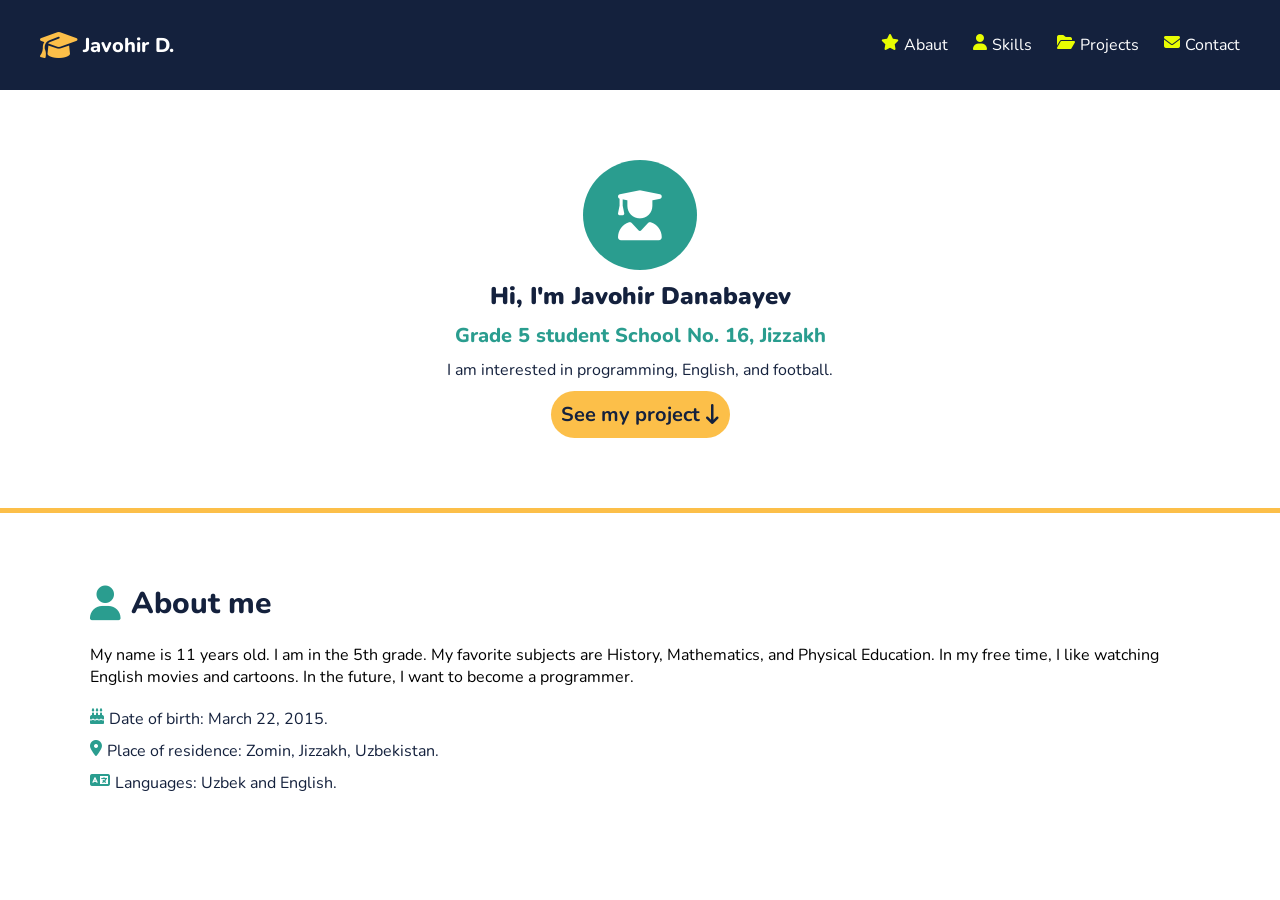
==== index.html @ 73b74473 "mening birinchi commitim" ====
<!DOCTYPE html>
<html lang="en">
<head>
    <meta charset="UTF-8">
    <meta name="viewport" content="width=device-width, initial-scale=1.0">
    <title>Javohir Danabayev</title>
    <link rel="stylesheet" href="https://cdnjs.cloudflare.com/ajax/libs/font-awesome/6.5.1/css/all.min.css">
    <link href="https://fonts.googleapis.com/css2?family=Nunito:ital,wght@0,200..1000;1,200..1000&display=swap" rel="stylesheet">
</head>
<link rel="stylesheet" href="./style.css">
<body>
    <nav>
        <div class="logo">
            <i class="fa-solid fa-graduation-cap"></i>
            <p class="ism">Javohir D.</p>
        </div>
        <ol class="menu">
             <li><a href="" class="link">
                <i class="fa-solid fa-star icon"></i>
                <p class="menu_items">Abaut</p>
            </a></li>
            <li><a href="" class="link">
                <i class="fa-solid fa-user icon"></i>
                <p class="menu_items">Skills</p>
            </a></li>
            <li><a href="" class="link">
                <i class="fa-solid fa-folder-open icon"></i>
                <p class="menu_items">Projects</p>
            </a></li>
            <li><a href="" class="link">
                <i class="fa-solid fa-envelope icon"></i>
                <p class="menu_items">Contact</p>
            </a></li>
        </ol>
    </nav>
    <main>
        <section class="birinchi">
            <i class="fa-solid fa-user-graduate"></i>
            <h1 class="salomlash">Hi, I'm Javohir Danabayev</h1>
            <p class="sinf">Grade 5 student School No. 16, Jizzakh</p>
            <p class="qiziqish">I am interested in programming, English, and football.</p>
            <button>See my project <i class="fa-solid fa-arrow-down-long"></i></button>
        </section>
    </main>
    <hr class="uzun">
    <section class="ikkinchi">
        <div class="haqida">
            <i class="fa-solid fa-user"></i>
            <h3>About me</h3>
        </div>
        <p>My name is 11 years old. I am in the 5th grade. My favorite subjects are History, Mathematics, and Physical Education. In my free time, I like watching English movies and cartoons. In the future, I want to become a programmer.</p>
        <ol>
            <li>
                <i class="fa-solid fa-cake"></i>
                <p>Date of birth: March 22, 2015.</p>
            </li>
            <li>
                <i class="fa-solid fa-location-dot"></i>
                <p>Place of residence: Zomin, Jizzakh, Uzbekistan.</p>
            </li>
            <li>
                <i class="fa-solid fa-language"></i>
                <p>Languages: Uzbek and English.</p>
            </li>
        </ol>
    </section>
</body>
</html>
---- style.css ----
*{
    box-sizing: border-box;
    padding: 0;
    margin: 0;
    font-family: "Nunito", sans-serif;
}

nav{
    height: 90px;
    background-color: #14213d;
    display: flex;
    align-items: center;
    padding: 40px;
    justify-content: space-between;
}

.logo {
    display: flex;
    align-items: center;
    gap: 5px;
}

.fa-graduation-cap{
    color: #fcbf49;
    font-size: 30px;
}

.ism {
    color: white;
    font-size: 20px;
    font-weight: 800;
}

.menu{
    color: white;
    list-style-type: none;
    display: flex;
    gap: 25px;
    align-items: center;
}

.link{
    color: white;
    text-decoration: none;
    display: flex;
    gap: 5px;
}


.icon{
    font: 15px;
    color: rgb(232, 253, 2);
}

.link:hover{
    background-color: cadetblue;
    padding: 10px;
    border-radius: 30px;
}

.birinchi {
    display: flex;
    flex-direction: column;
    align-items: center;
    padding: 70px;
    gap: 10px;

}

.fa-user-graduate {
    font-size: 50px;
    background-color: #2a9d8f;
    padding: 30px;
    border-radius: 50%;
    padding-left: 35px;
    padding-right: 35px;
    color: white;
}

.salomlash {
    color: #14213d;
    font-weight: 900;
}

.sinf {
    color: #2a9d8f;
    font-size: 20px;
    font-weight: 800;
}

.qiziqish {
    color: #14213d;
}

button {
    background-color: #fcbf49;
    padding: 10px;
    border-radius: 30px;
    border: none;
    color: #14213d;
    font-size: 20px;
    font-weight: 700;
}

.fa-arrow-down-long{
    color: #14213d;
}

.uzun {
    background-color: #fcbf49;
    height: 5px;
    border: none;
}

.ikkinchi {
    display: flex;
    flex-direction: column;
    padding: 70px 90px;
    gap: 20px;
}

.haqida {
    display: flex;
    align-items: center;
    gap: 10px;
}

.haqida i {
    font-size: 35px;
    color: #2a9d8f;
}

.haqida h3 {
    font-size: 30px;
    color: #14213d;
    font-weight: 800;
}

.tavsif {
    color: #14213d;
}

.ikkinchi ol {
    display: flex;
    flex-direction: column;
    list-style-type: none;
    gap: 10px;
}

.ikkinchi ol li {
    display: flex;
    gap: 5px;
}

.ikkinchi ol li i {
    color: #2a9d8f;
}

.ikkinchi ol li p {
    color: #14213d;
}
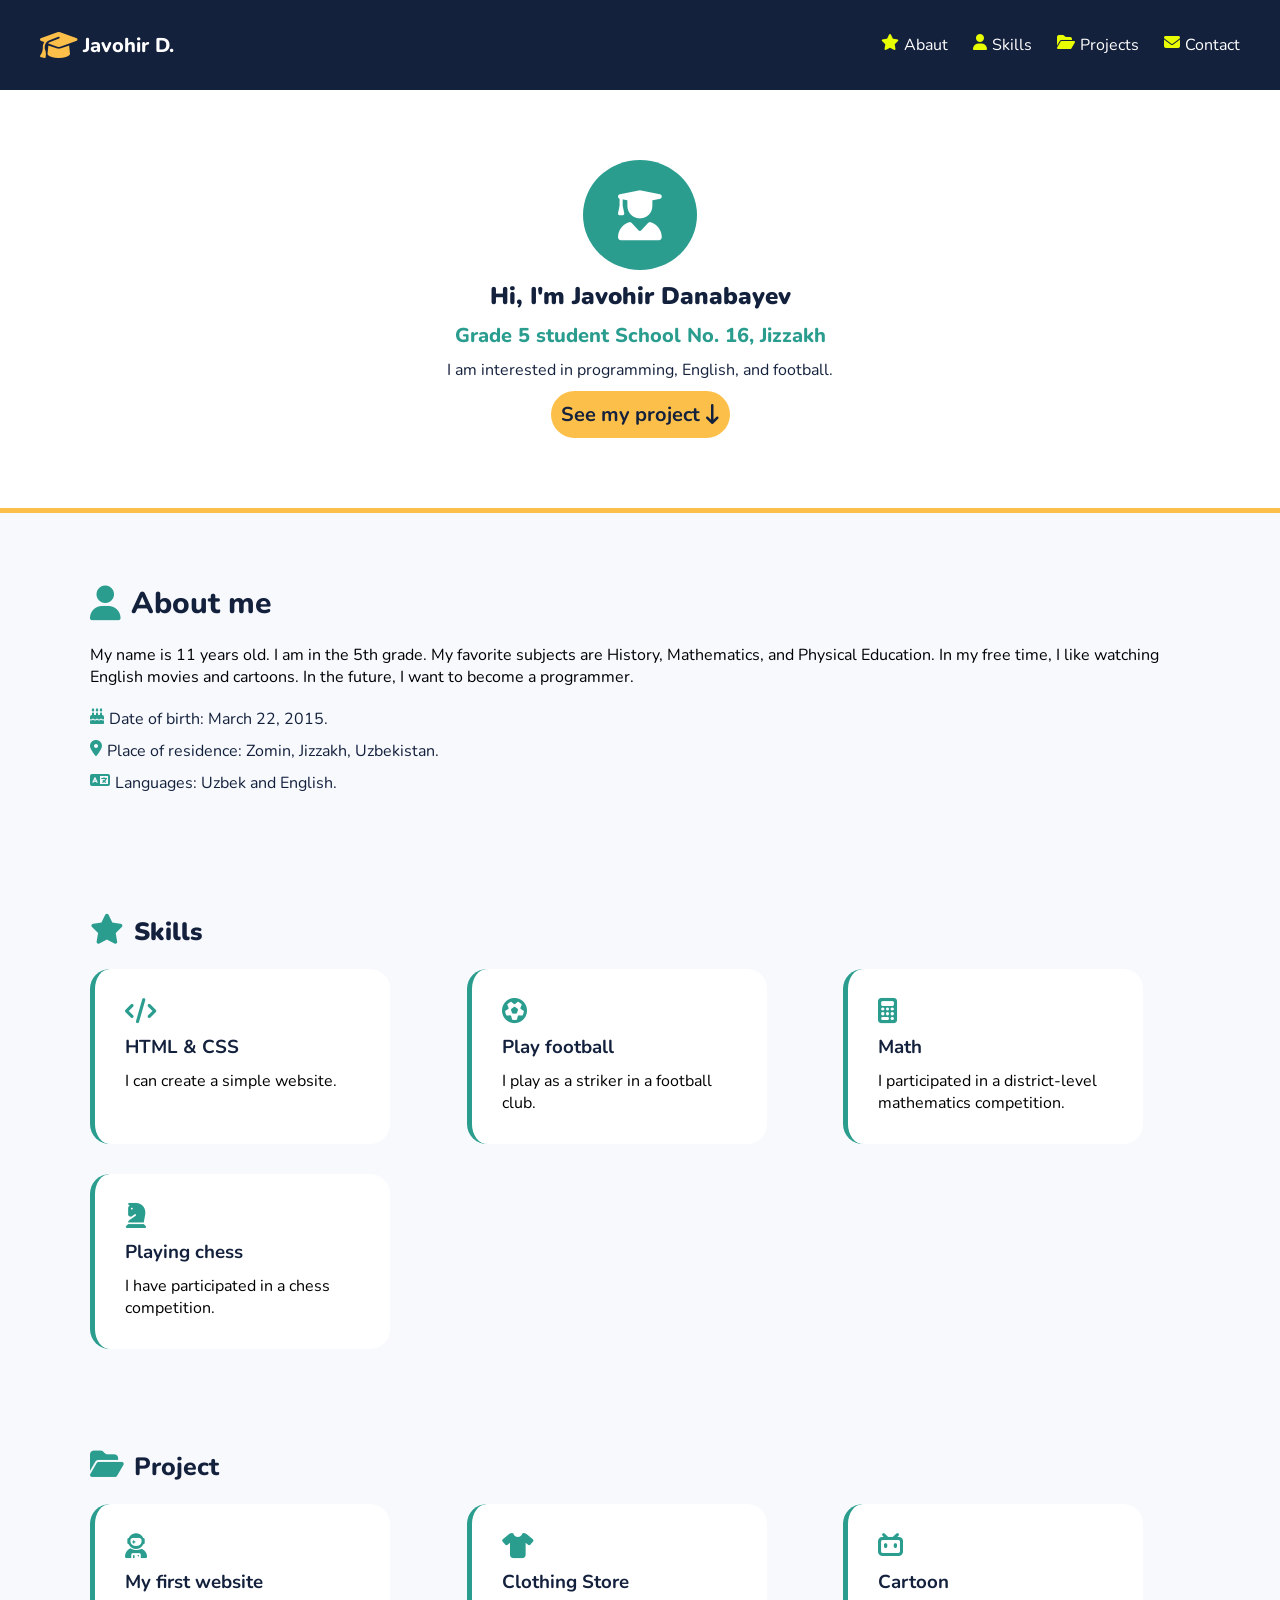
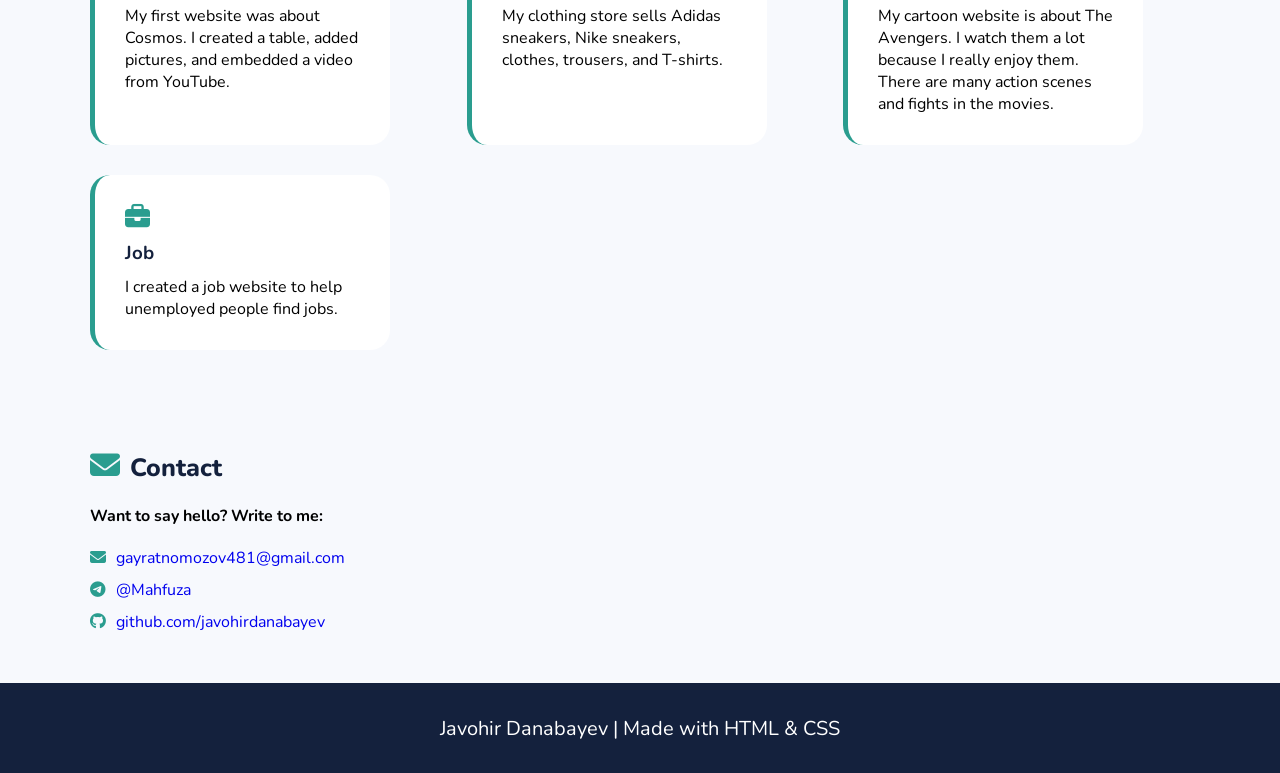
==== commit aec75fdb: "Portfolio loyihamni tamomladim" ====
--- a/index.html
+++ b/index.html
@@ -15,19 +15,19 @@
             <p class="ism">Javohir D.</p>
         </div>
         <ol class="menu">
-             <li><a href="" class="link">
+             <li><a href="#about" class="link">
                 <i class="fa-solid fa-star icon"></i>
                 <p class="menu_items">Abaut</p>
             </a></li>
-            <li><a href="" class="link">
+            <li><a href="#skills" class="link">
                 <i class="fa-solid fa-user icon"></i>
                 <p class="menu_items">Skills</p>
             </a></li>
-            <li><a href="" class="link">
+            <li><a href="#project" class="link">
                 <i class="fa-solid fa-folder-open icon"></i>
                 <p class="menu_items">Projects</p>
             </a></li>
-            <li><a href="" class="link">
+            <li><a href="#email" class="link">
                 <i class="fa-solid fa-envelope icon"></i>
                 <p class="menu_items">Contact</p>
             </a></li>
@@ -41,9 +41,9 @@
             <p class="qiziqish">I am interested in programming, English, and football.</p>
             <button>See my project <i class="fa-solid fa-arrow-down-long"></i></button>
         </section>
-    </main>
+        
     <hr class="uzun">
-    <section class="ikkinchi">
+    <section class="ikkinchi" id="about">
         <div class="haqida">
             <i class="fa-solid fa-user"></i>
             <h3>About me</h3>
@@ -64,5 +64,86 @@
             </li>
         </ol>
     </section>
+    <section class="uchinchi" id="skills">
+        <div>
+            <i class="fa-solid fa-star"></i>
+            <h3>Skills</h3>
+        </div>
+        <ol>
+            <li>
+                <i class="fa-solid fa-code"></i>
+                <h3>HTML & CSS</h3>
+                <p>I can create a simple website.</p>
+            </li>
+            <li>
+                <i class="fa-solid fa-futbol"></i>
+                <h3>Play football</h3>
+                <p>I play as a striker in a football club.</p>
+            </li>
+            <li>
+                <i class="fa-solid fa-calculator"></i>
+                <h3>Math</h3>
+                <p>I participated in a district-level mathematics competition.</p>
+            </li>
+            <li>
+                <i class="fa-solid fa-chess-knight"></i>
+                <h3>Playing chess</h3>
+                <p>I have participated in a chess competition.</p>
+            </li>
+        </ol>
+    </section>
+    <section class="tortinchi" id="project">
+        <div>
+            <i class="fa-solid fa-folder-open"></i>
+            <h3>Project</h3>
+        </div>
+        <ol>
+            <li>
+                <i class="fa-solid fa-user-astronaut"></i>
+                <h3>My first website</h3>
+                <p>My first website was about Cosmos. I created a table, added pictures, and embedded a video from YouTube.</p>
+            </li>
+            <li>
+                <i class="fa-solid fa-shirt"></i>
+                <h3>Clothing Store</h3>
+                <p>My clothing store sells Adidas sneakers, Nike sneakers, clothes, trousers, and T-shirts.</p>
+            </li>
+            <li>
+                <i class="fa-brands fa-bilibili"></i>
+                <h3>Cartoon</h3>
+                <p>My cartoon website is about The Avengers. I watch them a lot because I really enjoy them. There are many action scenes and fights in the movies.</p>
+            </li>
+            <li>
+                <i class="fa-solid fa-briefcase"></i>
+                <h3>Job</h3>
+                <p>I created a job website to help unemployed people find jobs.</p>
+            </li>
+        </ol>
+    </section>
+    <section class="beshinchi" id="email">
+        <div>
+            <i class="fa-solid fa-envelope"></i>
+            <h3>Contact</h3>
+        </div>
+        <h4>Want to say hello? Write to me:</h4>
+        <ol>
+            <li>
+                <i class="fa-solid fa-envelope"></i>
+                <a href="mailto:gayratnomozov481@gmail.com">gayratnomozov481@gmail.com</a>
+            </li>
+            <li>
+                <i class="fa-brands fa-telegram"></i>
+                <a href="https//:t.me/Mahfuza">@Mahfuza</a>
+            </li>
+            <li>
+                <i class="fa-brands fa-github"></i>
+                <a href="https://github.com/javohirdanabayev">github.com/javohirdanabayev</a>
+            </li>
+        </ol>
+    </section>
+    </main> 
+    <footer>
+        <p>Javohir Danabayev | Made with HTML & CSS</p>
+    </footer>
 </body>
 </html>
--- a/style.css
+++ b/style.css
@@ -12,6 +12,8 @@
     align-items: center;
     padding: 40px;
     justify-content: space-between;
+    position: sticky;
+    top: 0;
 }
 
 .logo {
@@ -117,6 +119,8 @@
     flex-direction: column;
     padding: 70px 90px;
     gap: 20px;
+    background-color: #f7f9fd;
+    scroll-margin-top: 70px;
 }
 
 .haqida {
@@ -158,4 +162,172 @@
 
 .ikkinchi ol li p {
     color: #14213d;
+}
+
+.uchinchi {
+    display: flex;
+    flex-direction: column;
+    padding: 50px 90px;
+    background-color: #f7f9fd;
+    gap: 20px;
+     scroll-margin-top: 70px;
+}
+
+.uchinchi div {
+    display: flex;
+    gap: 10px;
+    align-items: baseline;
+}
+
+.uchinchi div i {
+    color: #2a9d8f;
+    font-size: 30px;
+}
+
+.uchinchi div h3 {
+    color: #14213d;
+    font-size: 25px;
+    font-weight: 900;
+}
+
+.uchinchi ol {
+    list-style-type: none;
+    display: grid;
+    grid-template-columns: repeat(3, auto);
+    gap: 30px;
+}
+
+
+.uchinchi ol li {
+    display: flex;
+    flex-direction: column;
+    gap: 10px;
+    background-color: #fff;
+    border-radius: 20px;
+    border-left: 5px solid #2a9d8f;
+    padding: 30px;
+    width: 300px;
+}
+
+.uchinchi ol li i {
+    color: #2a9d8f;
+    font-size: 25px;
+}
+
+.uchinchi ol li h3 {
+    color: #14213d;
+}
+
+.tortinchi {
+    display: flex;
+    flex-direction: column;
+    padding: 50px 90px;
+    background-color: #f7f9fd;
+    gap: 20px;
+     scroll-margin-top: 70px;
+} 
+
+.tortinchi div {
+    display: flex;
+    gap: 10px;
+    align-items: baseline;
+}
+
+.tortinchi div i {
+    color: #2a9d8f;
+    font-size: 30px;
+}
+
+.tortinchi div h3 {
+    color: #14213d;
+    font-size: 25px;
+    font-weight: 800;
+}
+
+.tortinchi ol {
+    list-style-type: none;
+    display: grid;
+    grid-template-columns: repeat(3, auto);
+    gap: 30px;
+}
+
+.tortinchi ol li {
+    display: flex;
+    flex-direction: column; 
+    gap: 10px;
+    background-color: #fff;
+    border-radius: 20px;
+    border-left: 5px solid #2a9d8f;
+    padding: 30px;
+    width: 300px;
+}
+
+.tortinchi ol li i {
+    color: #2a9d8f;
+    font-size: 25px;
+}
+
+.tortinchi ol li h3 {
+    color: #14213d;
+}
+
+.beshinchi {
+    display: flex;
+    flex-direction: column;
+    padding: 50px 90px;
+    background-color: #f7f9fd;
+    gap: 20px;
+}
+
+.beshinchi div {
+    display: flex;
+    gap: 10px;
+    align-items: baseline;
+}
+
+.beshinchi div i {
+    color: #2a9d8f;
+    font-size: 30px;
+    font-weight: 800;
+}
+
+.beshinchi div h3 {
+    color: #14213d;
+    font-size: 25px;
+    font-weight: 800;
+}
+
+.beshinchi h3 {
+    color: #14213d;
+}
+
+.beshinchi ol {
+    list-style-type: none;
+    display: flex;
+    flex-direction: column;
+    gap: 10px;
+}
+
+.beshinchi ol li {
+    display: flex;
+    gap: 10px;
+    align-items: baseline;
+}
+
+.beshinchi ol li i {
+    color: #2a9d8f;
+}
+
+footer {
+    background-color: #14213d;
+    height: 90px;
+    color: white;
+    display: flex;
+    align-items: center;
+    justify-content: center;
+    font-size: 20px;
+}
+
+.beshinchi ol a {
+    text-decoration: none;
 }
